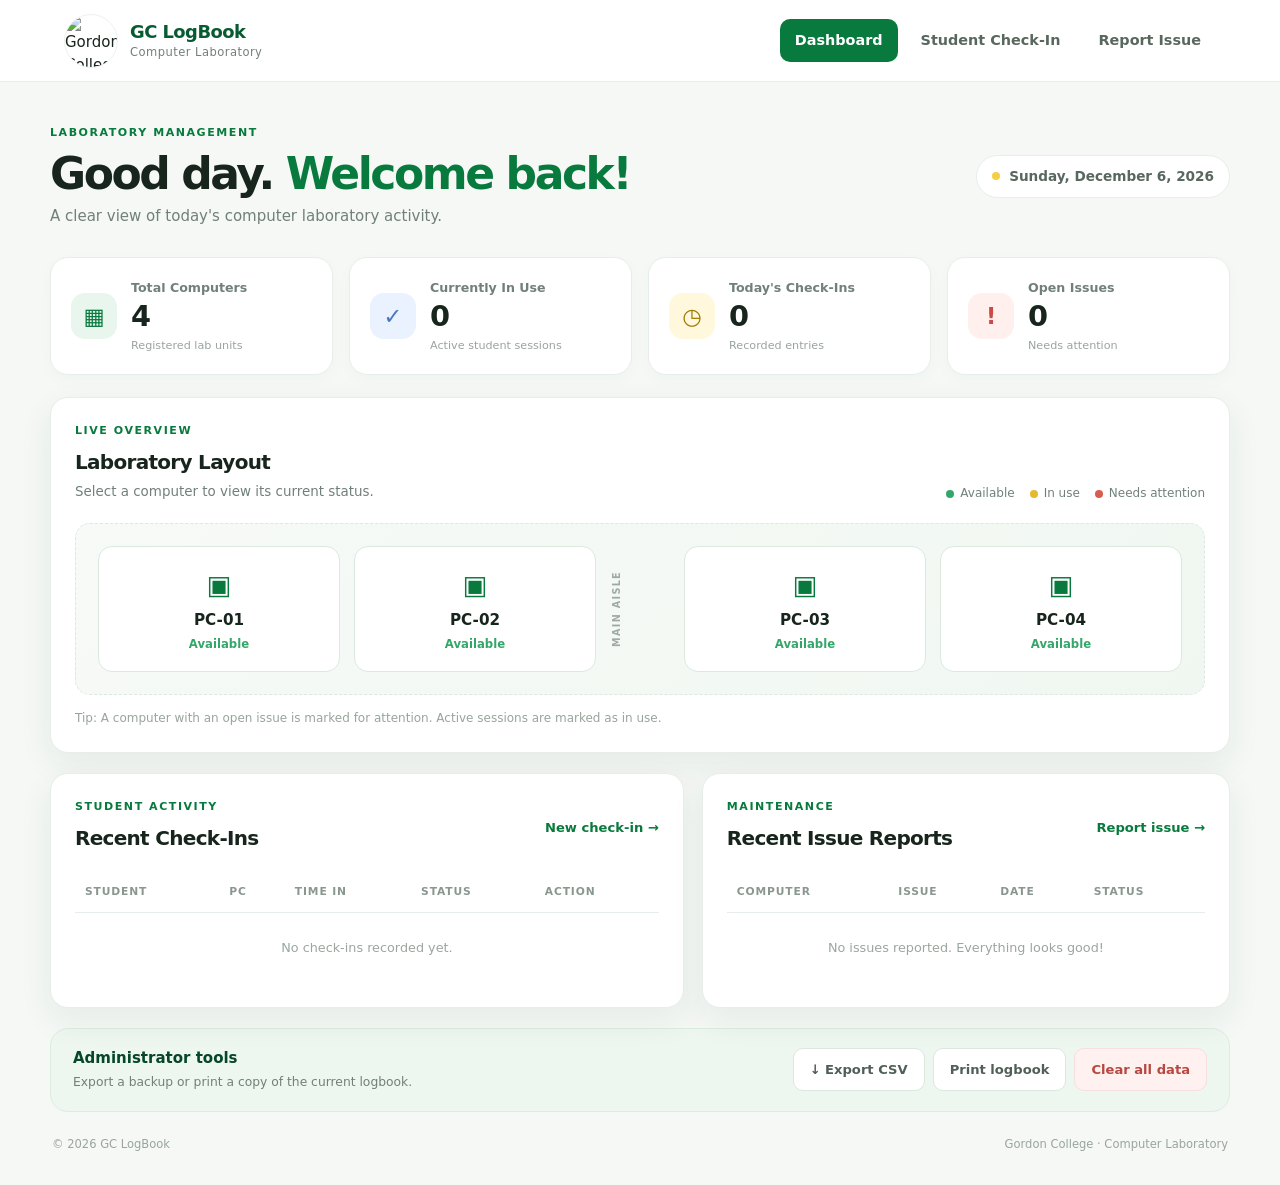
==== index.html @ c5d99f90 "Add files via upload" ====
<!DOCTYPE html>
<html lang="en">
<head>
    <meta charset="UTF-8">
    <meta name="viewport" content="width=device-width, initial-scale=1.0">
    <meta name="theme-color" content="#087a3d">
    <meta name="description" content="GC LogBook - College computer laboratory activity dashboard.">
    <title>Dashboard | GC LogBook</title>
    <link rel="stylesheet" href="style.css">
    <script src="app.js" defer></script>
</head>
<body data-page="dashboard">
    <header class="site-header">
        <a class="brand" href="index.html" aria-label="GC LogBook home">
            <img src="assets/gc-logo.jpg" alt="Gordon College logo">
            <span><strong>GC LogBook</strong><small>Computer Laboratory</small></span>
        </a>
        <button class="menu-toggle" type="button" aria-label="Toggle navigation" aria-expanded="false">☰</button>
        <nav class="main-nav" aria-label="Main navigation">
            <a class="active" href="index.html">Dashboard</a>
            <a href="check-in.html">Student Check-In</a>
            <a href="log-issue.html">Report Issue</a>
        </nav>
    </header>

    <main class="page-shell">
        <section class="welcome-row">
            <div>
                <p class="eyebrow">LABORATORY MANAGEMENT</p>
                <h1>Good day. <span class="text-green">Welcome back!</span></h1>
                <p class="muted">A clear view of today's computer laboratory activity.</p>
            </div>
            <div class="date-chip"><span class="date-dot"></span><span id="today-date">Today</span></div>
        </section>

        <section class="stats-grid" aria-label="Dashboard summary">
            <article class="stat-card">
                <div class="stat-icon green-icon">▦</div>
                <div><p>Total Computers</p><strong id="stat-total">4</strong><small>Registered lab units</small></div>
            </article>
            <article class="stat-card">
                <div class="stat-icon blue-icon">✓</div>
                <div><p>Currently In Use</p><strong id="stat-active">0</strong><small>Active student sessions</small></div>
            </article>
            <article class="stat-card">
                <div class="stat-icon yellow-icon">◷</div>
                <div><p>Today's Check-Ins</p><strong id="stat-checkins">0</strong><small>Recorded entries</small></div>
            </article>
            <article class="stat-card">
                <div class="stat-icon red-icon">!</div>
                <div><p>Open Issues</p><strong id="stat-issues">0</strong><small>Needs attention</small></div>
            </article>
        </section>

        <section class="panel">
            <div class="section-heading">
                <div><p class="eyebrow">LIVE OVERVIEW</p><h2>Laboratory Layout</h2><p class="muted">Select a computer to view its current status.</p></div>
                <div class="legend">
                    <span><i class="legend-dot available"></i>Available</span>
                    <span><i class="legend-dot occupied"></i>In use</span>
                    <span><i class="legend-dot attention"></i>Needs attention</span>
                </div>
            </div>
            <div class="pc-grid" id="pc-grid">
                <button class="pc-card" type="button" data-pc="PC-01"><span class="pc-symbol">▣</span><strong>PC-01</strong><small>Available</small></button>
                <button class="pc-card" type="button" data-pc="PC-02"><span class="pc-symbol">▣</span><strong>PC-02</strong><small>Available</small></button>
                <div class="aisle-label">MAIN AISLE</div>
                <button class="pc-card" type="button" data-pc="PC-03"><span class="pc-symbol">▣</span><strong>PC-03</strong><small>Available</small></button>
                <button class="pc-card" type="button" data-pc="PC-04"><span class="pc-symbol">▣</span><strong>PC-04</strong><small>Available</small></button>
            </div>
            <p class="hint">Tip: A computer with an open issue is marked for attention. Active sessions are marked as in use.</p>
        </section>

        <div class="content-grid">
            <section class="panel">
                <div class="section-heading compact">
                    <div><p class="eyebrow">STUDENT ACTIVITY</p><h2>Recent Check-Ins</h2></div>
                    <a class="text-link" href="check-in.html">New check-in <span>→</span></a>
                </div>
                <div class="table-wrap">
                    <table>
                        <thead><tr><th>Student</th><th>PC</th><th>Time In</th><th>Status</th><th>Action</th></tr></thead>
                        <tbody id="checkin-table-body"><tr><td colspan="5" class="empty-state">No check-ins recorded yet.</td></tr></tbody>
                    </table>
                </div>
            </section>

            <section class="panel">
                <div class="section-heading compact">
                    <div><p class="eyebrow">MAINTENANCE</p><h2>Recent Issue Reports</h2></div>
                    <a class="text-link" href="log-issue.html">Report issue <span>→</span></a>
                </div>
                <div class="table-wrap">
                    <table>
                        <thead><tr><th>Computer</th><th>Issue</th><th>Date</th><th>Status</th></tr></thead>
                        <tbody id="issues-table-body"><tr><td colspan="4" class="empty-state">No issues reported. Everything looks good!</td></tr></tbody>
                    </table>
                </div>
            </section>
        </div>

        <section class="admin-bar">
            <div><strong>Administrator tools</strong><p class="muted">Export a backup or print a copy of the current logbook.</p></div>
            <div class="action-group">
                <button class="btn btn-outline" id="export-btn" type="button">↓ Export CSV</button>
                <button class="btn btn-outline" id="print-btn" type="button">Print logbook</button>
                <button class="btn btn-danger btn-soft" id="clear-btn" type="button">Clear all data</button>
            </div>
        </section>
        <footer class="site-footer"><span>© <span id="year"></span> GC LogBook</span><span>Gordon College · Computer Laboratory</span></footer>
    </main>
    <div class="toast" id="toast" role="status" aria-live="polite"></div>
</body>
</html>
---- style.css ----
/* =========================================================
   GC LogBook - Main stylesheet
   Theme: Green, white and warm yellow
   ========================================================= */

:root {
    --green: #087a3d;
    --green-dark: #075b31;
    --green-deep: #064728;
    --green-soft: #e9f6ee;
    --yellow: #f4cf45;
    --yellow-soft: #fff8dc;
    --ink: #17251d;
    --muted: #718078;
    --line: #e7eee9;
    --surface: #ffffff;
    --page: #f5f8f5;
    --red: #c84b45;
    --shadow: 0 12px 34px rgba(25, 66, 42, 0.07);
    --radius: 18px;
}

* { box-sizing: border-box; }
html { scroll-behavior: smooth; }
body {
    margin: 0;
    background: var(--page);
    color: var(--ink);
    font-family: Inter, ui-sans-serif, system-ui, -apple-system, BlinkMacSystemFont, "Segoe UI", sans-serif;
    font-size: 15px;
    line-height: 1.55;
}
a { color: inherit; text-decoration: none; }
button, input, select, textarea { font: inherit; }
button, a { -webkit-tap-highlight-color: transparent; }

.site-header {
    min-height: 82px;
    padding: 12px max(5vw, 24px);
    background: rgba(255, 255, 255, 0.96);
    border-bottom: 1px solid var(--line);
    display: flex;
    align-items: center;
    justify-content: space-between;
    gap: 24px;
    position: sticky;
    top: 0;
    z-index: 20;
    backdrop-filter: blur(14px);
}
.brand { display: inline-flex; align-items: center; gap: 12px; min-width: 220px; }
.brand img {
    width: 54px;
    height: 54px;
    object-fit: contain;
    border-radius: 50%;
    background: white;
    border: 1px solid #edf0ed;
}
.brand span { display: grid; line-height: 1.2; }
.brand strong { color: var(--green-dark); font-size: 1.12rem; letter-spacing: -0.03em; }
.brand small { color: var(--muted); font-size: 0.72rem; margin-top: 4px; letter-spacing: 0.04em; }
.main-nav { display: flex; align-items: center; gap: 8px; }
.main-nav a {
    color: #59685f;
    font-size: 0.9rem;
    font-weight: 650;
    padding: 10px 15px;
    border-radius: 10px;
    transition: background .2s ease, color .2s ease;
}
.main-nav a:hover { background: var(--green-soft); color: var(--green-dark); }
.main-nav a.active { background: var(--green); color: white; }
.menu-toggle {
    display: none;
    border: 1px solid var(--line);
    border-radius: 10px;
    background: white;
    color: var(--green-dark);
    padding: 8px 12px;
    cursor: pointer;
}

.page-shell { width: min(1180px, calc(100% - 48px)); margin: 0 auto; padding: 42px 0 24px; }
.narrow-shell { width: min(1060px, calc(100% - 48px)); }
.welcome-row, .section-heading, .admin-bar, .form-title {
    display: flex;
    align-items: center;
    justify-content: space-between;
    gap: 20px;
}
.welcome-row { margin-bottom: 28px; }
h1, h2, h3, p { margin-top: 0; }
h1 { margin-bottom: 7px; font-size: clamp(2rem, 4vw, 2.75rem); line-height: 1.12; letter-spacing: -0.055em; }
h2 { margin-bottom: 4px; font-size: 1.25rem; letter-spacing: -0.035em; }
h3 { letter-spacing: -0.025em; }
.text-green { color: var(--green); }
.muted { color: var(--muted); margin-bottom: 0; }
.eyebrow { color: var(--green); font-size: 0.69rem; font-weight: 800; letter-spacing: .14em; margin-bottom: 8px; }
.date-chip {
    display: inline-flex; align-items: center; gap: 9px; white-space: nowrap;
    background: white; border: 1px solid var(--line); border-radius: 999px;
    padding: 10px 15px; color: #59685f; font-size: .85rem; font-weight: 650;
}
.date-dot { width: 8px; height: 8px; background: var(--yellow); border-radius: 50%; }

.stats-grid { display: grid; grid-template-columns: repeat(4, 1fr); gap: 16px; margin-bottom: 22px; }
.stat-card {
    background: var(--surface); border: 1px solid var(--line); border-radius: var(--radius);
    padding: 20px; display: flex; align-items: center; gap: 14px; box-shadow: 0 5px 18px rgba(25,66,42,.025);
}
.stat-icon {
    width: 46px; height: 46px; flex: 0 0 46px; border-radius: 14px;
    display: grid; place-items: center; font-size: 1.4rem; font-weight: 800;
}
.green-icon { background: var(--green-soft); color: var(--green); }
.blue-icon { background: #eaf2ff; color: #4777bd; }
.yellow-icon { background: var(--yellow-soft); color: #a17b00; }
.red-icon { background: #fff0ed; color: var(--red); }
.stat-card p { color: var(--muted); font-size: .79rem; margin: 0 0 2px; font-weight: 650; }
.stat-card strong { display: block; font-size: 1.8rem; line-height: 1.2; letter-spacing: -.05em; }
.stat-card small { display: block; color: #99a49d; font-size: .7rem; margin-top: 3px; }

.panel {
    background: var(--surface); border: 1px solid var(--line); border-radius: var(--radius);
    padding: 24px; box-shadow: var(--shadow);
}
.section-heading { align-items: flex-end; margin-bottom: 20px; }
.section-heading .muted { font-size: .84rem; }
.legend { display: flex; flex-wrap: wrap; gap: 15px; color: var(--muted); font-size: .75rem; }
.legend span { display: inline-flex; align-items: center; gap: 6px; }
.legend-dot { width: 8px; height: 8px; border-radius: 50%; display: inline-block; }
.legend-dot.available { background: #35a66a; }
.legend-dot.occupied { background: #e5b92c; }
.legend-dot.attention { background: #d85c50; }
.pc-grid {
    display: grid; grid-template-columns: 1fr 1fr 60px 1fr 1fr; align-items: center;
    gap: 14px; padding: 22px; border-radius: 15px;
    background: linear-gradient(135deg, #f7faf7, #f0f7f1);
    border: 1px dashed #dce9df;
}
.pc-card {
    min-height: 126px; border: 1px solid #dce9df; border-radius: 14px; background: white;
    color: var(--ink); display: flex; flex-direction: column; align-items: center; justify-content: center;
    gap: 3px; cursor: pointer; transition: transform .18s ease, box-shadow .18s ease, border .18s ease;
}
.pc-card:hover { transform: translateY(-3px); box-shadow: 0 9px 20px rgba(20,70,40,.08); }
.pc-card .pc-symbol { font-size: 1.65rem; color: var(--green); }
.pc-card strong { font-size: .95rem; }
.pc-card small { color: #35a66a; font-size: .73rem; font-weight: 700; }
.pc-card.is-occupied { border-color: #f0d777; background: #fffdf5; }
.pc-card.is-occupied .pc-symbol, .pc-card.is-occupied small { color: #b28a13; }
.pc-card.has-issue { border-color: #efc3be; background: #fff8f7; }
.pc-card.has-issue .pc-symbol, .pc-card.has-issue small { color: var(--red); }
.aisle-label { color: #a0aaa3; font-size: .6rem; font-weight: 800; letter-spacing: .14em; text-align: center; writing-mode: vertical-rl; transform: rotate(180deg); }
.hint { margin: 14px 0 0; color: #98a49b; font-size: .75rem; }
.content-grid { display: grid; grid-template-columns: 1.2fr 1fr; gap: 18px; margin-top: 20px; }
.compact { align-items: center; margin-bottom: 14px; }
.text-link { color: var(--green); font-size: .82rem; font-weight: 750; white-space: nowrap; }
.text-link:hover { color: var(--green-dark); text-decoration: underline; }
.table-wrap { width: 100%; overflow-x: auto; }
table { border-collapse: collapse; width: 100%; text-align: left; font-size: .8rem; }
th { color: #8a978e; font-size: .67rem; text-transform: uppercase; letter-spacing: .08em; font-weight: 800; padding: 12px 10px; border-bottom: 1px solid var(--line); white-space: nowrap; }
td { padding: 13px 10px; border-bottom: 1px solid #f0f3f0; color: #526158; vertical-align: middle; }
tbody tr:last-child td { border-bottom: 0; }
td strong { color: var(--ink); }
.empty-state { text-align: center; color: #9aa69e; padding: 25px 10px; }
.status-pill { display: inline-flex; align-items: center; border-radius: 999px; padding: 4px 9px; font-size: .68rem; font-weight: 750; white-space: nowrap; }
.status-active { background: #e9f6ee; color: var(--green); }
.status-closed { background: #f0f2f0; color: #748078; }
.status-open { background: #fff0ed; color: #bd5148; }
.status-resolved { background: #e9f6ee; color: var(--green); }
.table-action { border: 0; background: transparent; color: var(--green); font-size: .72rem; font-weight: 750; cursor: pointer; padding: 5px; }
.table-action:hover { text-decoration: underline; }
.admin-bar {
    margin-top: 20px; background: #edf6ef; border: 1px solid #dcecdf; border-radius: var(--radius); padding: 18px 22px;
}
.admin-bar strong { color: var(--green-deep); }
.admin-bar p { font-size: .77rem; margin-top: 3px; }
.action-group { display: flex; flex-wrap: wrap; gap: 8px; }
.btn {
    min-height: 43px; display: inline-flex; align-items: center; justify-content: center; gap: 8px;
    border: 1px solid transparent; border-radius: 10px; padding: 10px 16px;
    font-size: .82rem; font-weight: 750; cursor: pointer; transition: transform .15s ease, background .15s ease;
}
.btn:hover { transform: translateY(-1px); }
.btn-primary { background: var(--green); color: white; }
.btn-primary:hover { background: var(--green-dark); }
.btn-outline { background: white; border-color: #dce7df; color: #506057; }
.btn-outline:hover { border-color: var(--green); color: var(--green); }
.btn-danger { color: #b74740; }
.btn-soft { background: #fff1ef; border-color: #f6dfdc; }
.site-footer { display: flex; justify-content: space-between; gap: 15px; padding: 24px 2px 8px; color: #9aa59e; font-size: .72rem; }

.page-intro { margin: 10px 0 28px; }
.page-intro h1 { margin-bottom: 10px; }
.form-layout { display: grid; grid-template-columns: minmax(0, 1.55fr) minmax(240px, .8fr); gap: 20px; align-items: start; }
.form-panel { padding: 28px; }
.form-title { justify-content: flex-start; margin-bottom: 26px; }
.form-title h2 { margin-bottom: 2px; }
.form-title .muted { font-size: .8rem; }
.field { display: flex; flex-direction: column; gap: 7px; margin-bottom: 18px; }
.field label { font-size: .82rem; color: #34443a; font-weight: 750; }
.field label span { color: #c45b4e; }
.field input, .field select, .field textarea {
    width: 100%; min-height: 48px; padding: 12px 14px; border: 1px solid #dfe8e1;
    border-radius: 10px; outline: none; background: #fbfdfb; color: var(--ink);
    transition: border .15s ease, box-shadow .15s ease;
}
.field textarea { resize: vertical; min-height: 130px; }
.field input:focus, .field select:focus, .field textarea:focus {
    border-color: #65aa7e; box-shadow: 0 0 0 3px rgba(8,122,61,.09); background: white;
}
.field input::placeholder, .field textarea::placeholder { color: #a9b3ac; }
.field-help { color: #98a49c; font-size: .72rem; }
.field-row { display: grid; grid-template-columns: 1fr 1fr; gap: 14px; }
.form-note { display: flex; gap: 10px; align-items: flex-start; background: #f2f8f3; color: #627369; border-radius: 10px; padding: 12px 14px; margin: 5px 0 22px; }
.form-note span { color: var(--green); font-size: 1.05rem; }
.form-note p { font-size: .75rem; margin: 0; }
.form-actions { display: flex; justify-content: flex-end; gap: 10px; padding-top: 6px; }
.side-note {
    padding: 26px 23px; border-radius: var(--radius); background: var(--green-deep); color: white;
    position: relative; overflow: hidden;
}
.side-note::after {
    content: ""; position: absolute; width: 190px; height: 190px; border: 1px solid rgba(255,255,255,.12);
    border-radius: 50%; right: -85px; top: -85px; box-shadow: 0 0 0 22px rgba(255,255,255,.035), 0 0 0 45px rgba(255,255,255,.025);
}
.side-note-mark {
    width: 47px; height: 47px; display: grid; place-items: center; border-radius: 14px;
    background: var(--yellow); color: var(--green-deep); font-weight: 900; margin-bottom: 22px;
}
.side-note h3 { font-size: 1.25rem; line-height: 1.25; margin-bottom: 9px; max-width: 220px; }
.side-note p { color: #c5d9cb; font-size: .82rem; }
.side-note ul { padding-left: 18px; color: #e0ece3; font-size: .78rem; line-height: 2; margin: 18px 0 22px; }
.side-note .text-link { color: #f7dc69; }
.warning-note { background: #283b30; }
.warning-note .side-note-mark { background: #ffe99a; }

.toast {
    position: fixed; left: 50%; bottom: 24px; z-index: 50; transform: translate(-50%, 20px);
    background: #183c29; color: white; padding: 12px 18px; border-radius: 11px;
    box-shadow: 0 10px 30px rgba(0,0,0,.18); font-size: .83rem; opacity: 0; pointer-events: none;
    transition: opacity .2s ease, transform .2s ease;
}
.toast.show { opacity: 1; transform: translate(-50%, 0); }

@media (max-width: 980px) {
    .stats-grid { grid-template-columns: repeat(2, 1fr); }
    .content-grid { grid-template-columns: 1fr; }
}
@media (max-width: 720px) {
    .site-header { min-height: 72px; padding: 9px 20px; flex-wrap: wrap; }
    .brand img { width: 46px; height: 46px; }
    .menu-toggle { display: inline-flex; }
    .main-nav { display: none; width: 100%; flex-direction: column; align-items: stretch; padding: 4px 0 8px; }
    .main-nav.open { display: flex; }
    .main-nav a { padding: 12px 14px; }
    .page-shell, .narrow-shell { width: min(100% - 32px, 620px); padding-top: 28px; }
    .welcome-row { align-items: flex-start; flex-direction: column; }
    .section-heading { align-items: flex-start; flex-direction: column; }
    .legend { gap: 10px; }
    .pc-grid { grid-template-columns: 1fr 1fr; padding: 14px; }
    .aisle-label { display: none; }
    .pc-card { min-height: 110px; }
    .admin-bar { align-items: flex-start; flex-direction: column; }
    .action-group { width: 100%; }
    .action-group .btn { flex: 1; }
    .form-layout { grid-template-columns: 1fr; }
    .side-note { order: 2; }
}
@media (max-width: 480px) {
    .stats-grid { gap: 10px; }
    .stat-card { padding: 14px 12px; gap: 10px; }
    .stat-icon { width: 38px; height: 38px; flex-basis: 38px; border-radius: 11px; }
    .stat-card strong { font-size: 1.5rem; }
    .stat-card p { font-size: .72rem; }
    .stat-card small { font-size: .63rem; }
    .panel, .form-panel { padding: 18px; }
    .field-row { grid-template-columns: 1fr; gap: 0; }
    .form-actions { flex-direction: column-reverse; }
    .form-actions .btn { width: 100%; }
    .site-footer { flex-direction: column; gap: 4px; }
}
@media print {
    body { background: white; }
    .site-header, .admin-bar, .text-link, .table-action, .site-footer, .toast { display: none !important; }
    .page-shell { width: 100%; padding: 0; }
    .panel, .stat-card { box-shadow: none; break-inside: avoid; }
}
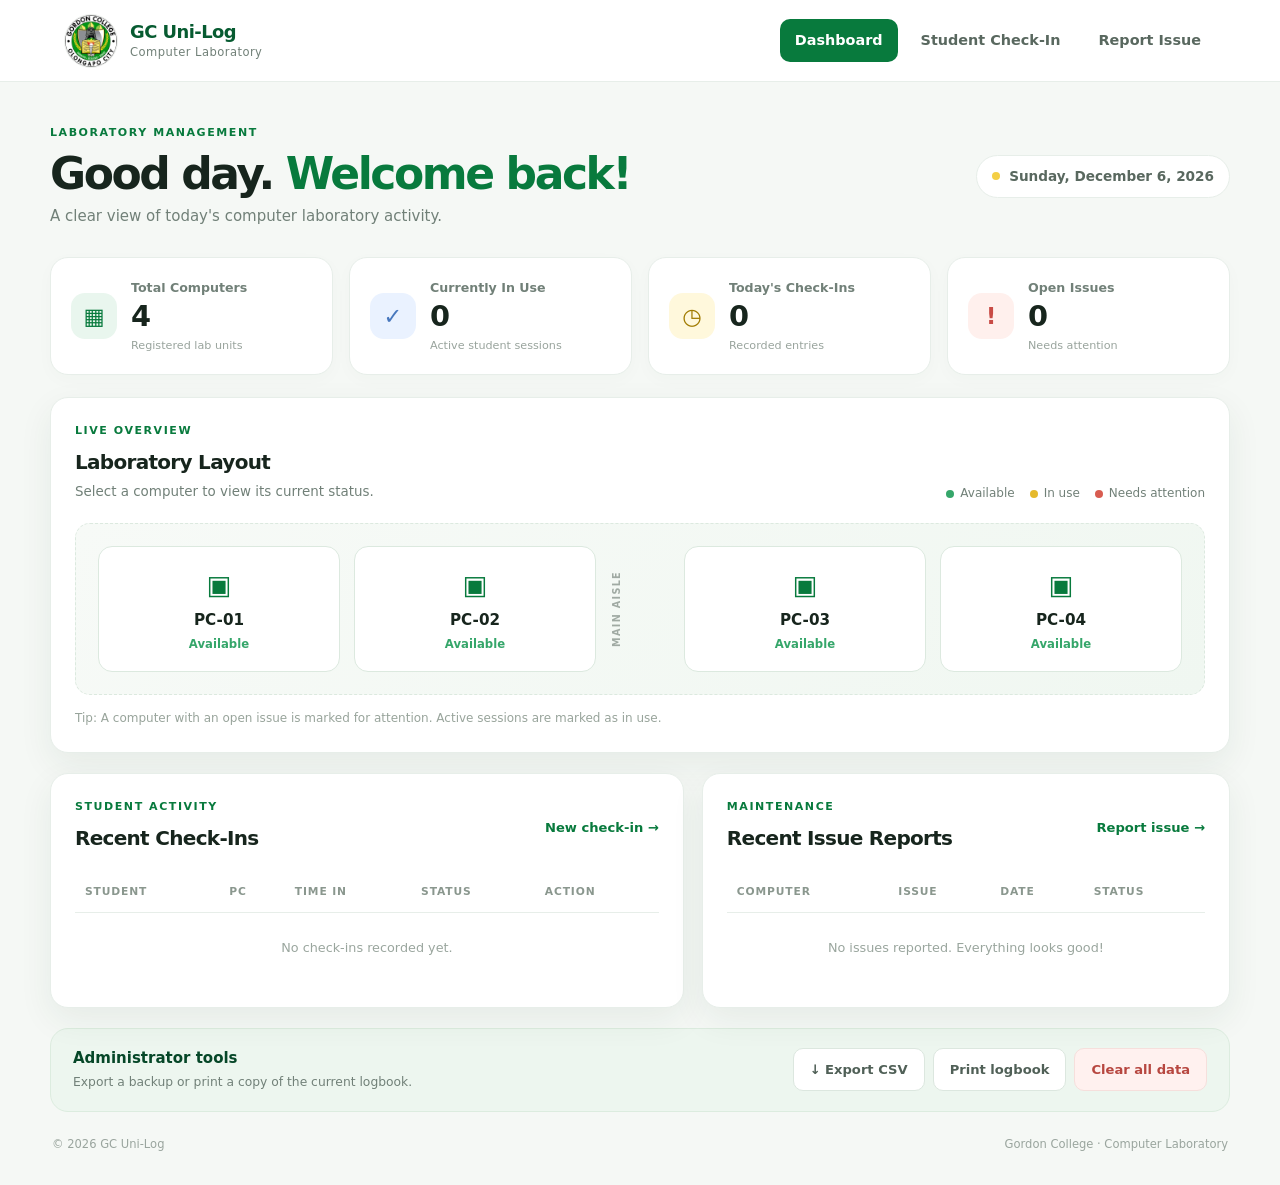
==== commit db5dd64e: "Add files via upload" ====
--- a/index.html
+++ b/index.html
@@ -12,8 +12,8 @@
 <body data-page="dashboard">
     <header class="site-header">
         <a class="brand" href="index.html" aria-label="GC LogBook home">
-            <img src="assets/gc-logo.jpg" alt="Gordon College logo">
-            <span><strong>GC LogBook</strong><small>Computer Laboratory</small></span>
+            <img src="gc-logo.jpg" alt="Gordon College logo">
+            <span><strong>GC Uni-Log</strong><small>Computer Laboratory</small></span>
         </a>
         <button class="menu-toggle" type="button" aria-label="Toggle navigation" aria-expanded="false">☰</button>
         <nav class="main-nav" aria-label="Main navigation">
@@ -107,7 +107,7 @@
                 <button class="btn btn-danger btn-soft" id="clear-btn" type="button">Clear all data</button>
             </div>
         </section>
-        <footer class="site-footer"><span>© <span id="year"></span> GC LogBook</span><span>Gordon College · Computer Laboratory</span></footer>
+        <footer class="site-footer"><span>© <span id="year"></span> GC Uni-Log</span><span>Gordon College · Computer Laboratory</span></footer>
     </main>
     <div class="toast" id="toast" role="status" aria-live="polite"></div>
 </body>
